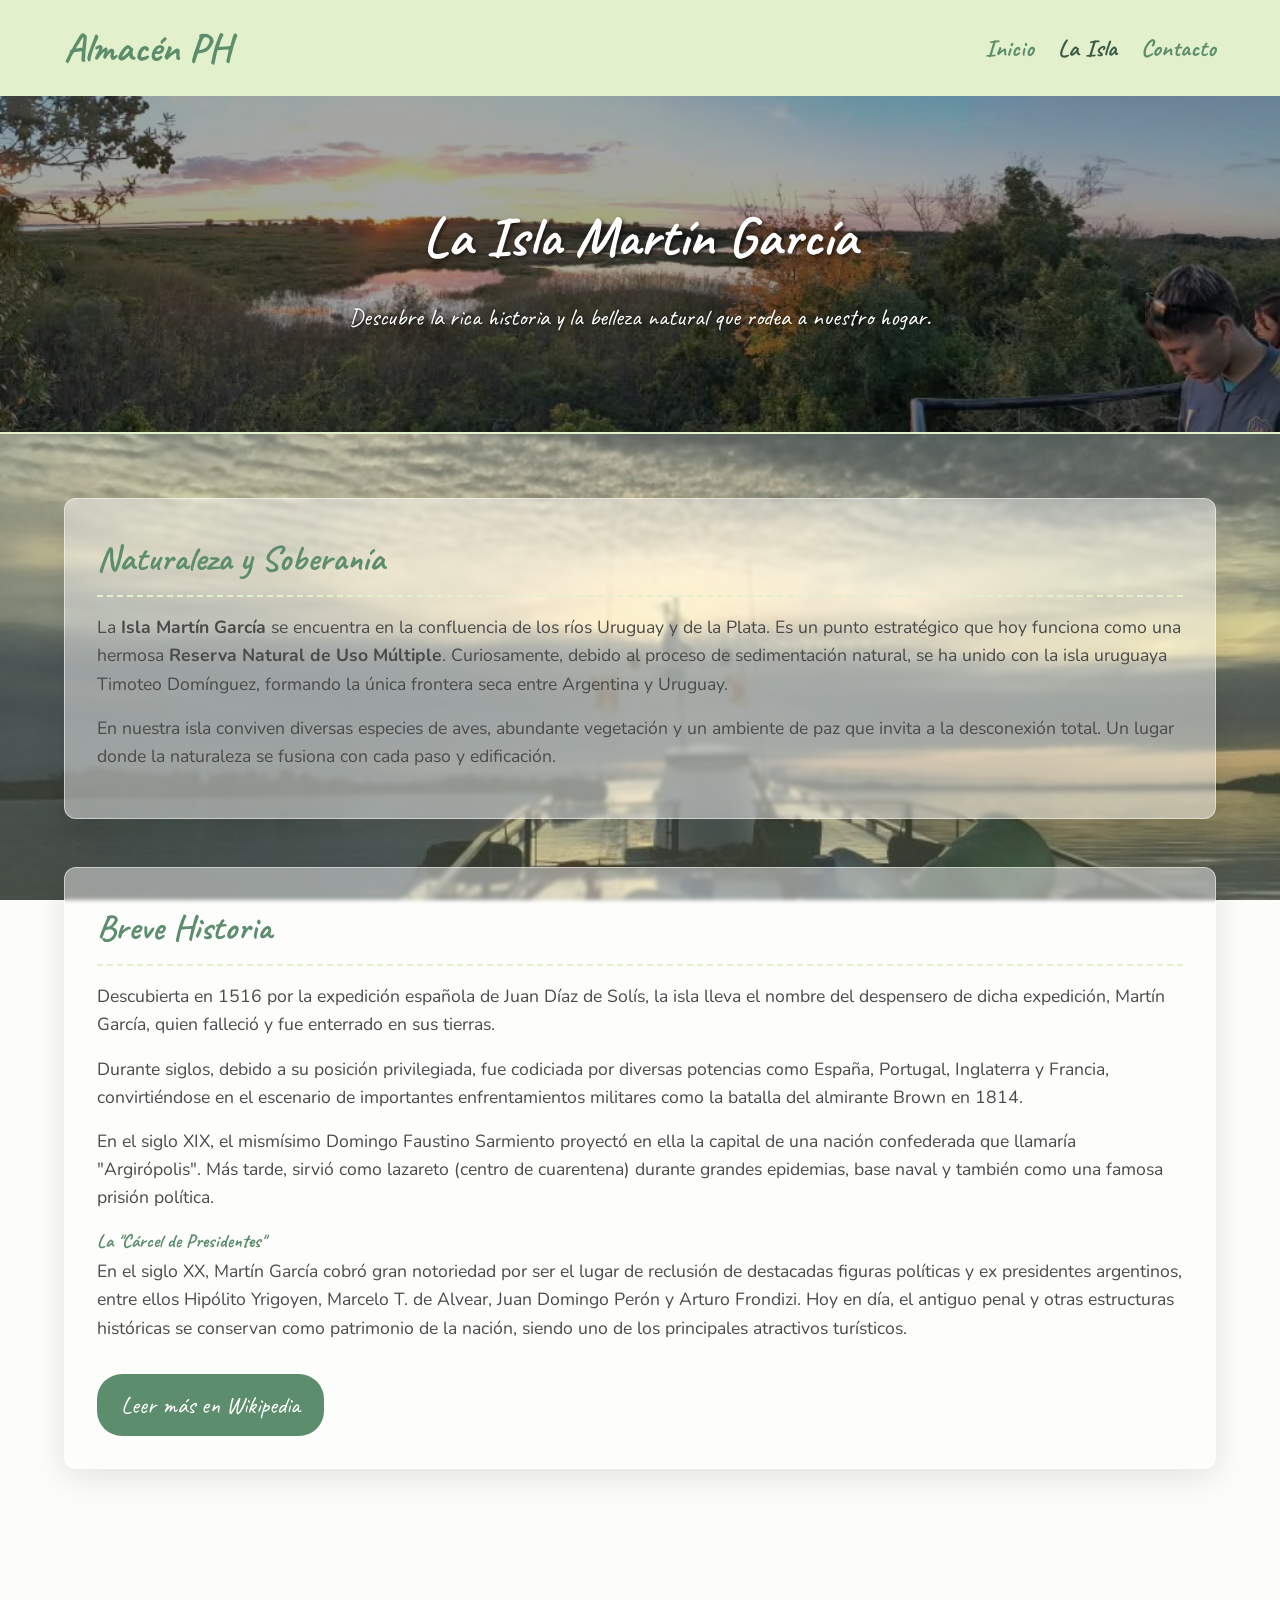
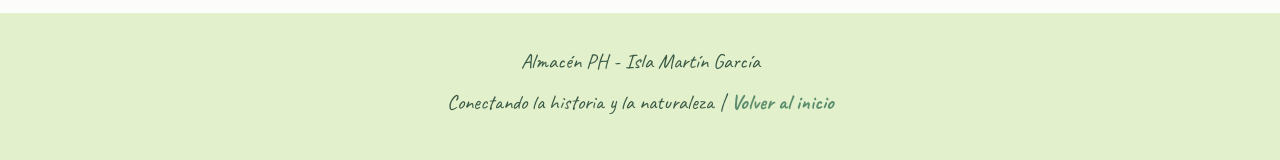
==== historia.html @ 72624255 "primer commit" ====
<!DOCTYPE html>
<html lang="es">
<head>
    <meta charset="UTF-8">
    <meta name="viewport" content="width=device-width, initial-scale=1.0">
    <title>Historia - Isla Martín García</title>
    <link rel="stylesheet" href="styles.css">
</head>
<body>
    <header>
        <h1><a href="index.html">Almacén PH</a></h1>
        <nav>
            <ul>
                <li><a href="index.html">Inicio</a></li>
                <li><a href="historia.html" style="color: #3b5a46;">La Isla</a></li>
                <li><a href="index.html#contacto">Contacto</a></li>
            </ul>
        </nav>
    </header>

    <section class="hero">
        <h2>La Isla Martín García</h2>
        <p class="cursive-text">Descubre la rica historia y la belleza natural que rodea a nuestro hogar.</p>
    </section>

    <main class="historia-main-container">
        <section class="content-section">
            <h2>Naturaleza y Soberanía</h2>
            <p>La <strong>Isla Martín García</strong> se encuentra en la confluencia de los ríos Uruguay y de la Plata. Es un punto estratégico que hoy funciona como una hermosa <strong>Reserva Natural de Uso Múltiple</strong>. Curiosamente, debido al proceso de sedimentación natural, se ha unido con la isla uruguaya Timoteo Domínguez, formando la única frontera seca entre Argentina y Uruguay.</p>
            <p>En nuestra isla conviven diversas especies de aves, abundante vegetación y un ambiente de paz que invita a la desconexión total. Un lugar donde la naturaleza se fusiona con cada paso y edificación.</p>
        </section>

        <section class="content-section">
            <h2>Breve Historia</h2>
            <p>Descubierta en 1516 por la expedición española de Juan Díaz de Solís, la isla lleva el nombre del despensero de dicha expedición, Martín García, quien falleció y fue enterrado en sus tierras.</p>
            <p>Durante siglos, debido a su posición privilegiada, fue codiciada por diversas potencias como España, Portugal, Inglaterra y Francia, convirtiéndose en el escenario de importantes enfrentamientos militares como la batalla del almirante Brown en 1814.</p>
            <p>En el siglo XIX, el mismísimo Domingo Faustino Sarmiento proyectó en ella la capital de una nación confederada que llamaría "Argirópolis". Más tarde, sirvió como lazareto (centro de cuarentena) durante grandes epidemias, base naval y también como una famosa prisión política.</p>
            
            <h3>La "Cárcel de Presidentes"</h3>
            <p>En el siglo XX, Martín García cobró gran notoriedad por ser el lugar de reclusión de destacadas figuras políticas y ex presidentes argentinos, entre ellos Hipólito Yrigoyen, Marcelo T. de Alvear, Juan Domingo Perón y Arturo Frondizi. Hoy en día, el antiguo penal y otras estructuras históricas se conservan como patrimonio de la nación, siendo uno de los principales atractivos turísticos.</p>

            <a href="https://es.wikipedia.org/wiki/Isla_Mart%C3%ADn_Garc%C3%ADa" target="_blank" class="btn">Leer más en Wikipedia</a>
        </section>
    </main>

    <footer>
        <p>Almacén PH - Isla Martín García</p>
        <p>Conectando la historia y la naturaleza | <a href="index.html">Volver al inicio</a></p>
    </footer>
</body>
</html>
---- styles.css ----
@import url('https://fonts.googleapis.com/css2?family=Caveat:wght@400;700&family=Nunito:wght@300;400;700&display=swap');

* {
    margin: 0;
    padding: 0;
    box-sizing: border-box;
}

body {
    font-family: 'Nunito', sans-serif; /* Readable font for bulk text */
    background-color: #fcfdfa; /* Very light, warm white */
    color: #4a4a4a;
    line-height: 1.6;
}

h1, h2, h3, h4, .cursive-text {
    font-family: 'Caveat', cursive; /* Space-saving cursive for headings */
    color: #5c8d6d; /* Nature green */
}

header {
    background-color: #e2f0cb; /* Pastel green */
    padding: 1rem 5%;
    display: flex;
    justify-content: space-between;
    align-items: center;
    box-shadow: 0 2px 5px rgba(0,0,0,0.05);
}

header h1 {
    font-size: 2.5rem;
    margin: 0;
}

header a {
    text-decoration: none;
    color: #5c8d6d;
}

nav ul {
    list-style: none;
    display: flex;
    gap: 1.5rem;
}

nav ul li a {
    text-decoration: none;
    color: #5c8d6d;
    font-weight: 700;
    font-family: 'Caveat', cursive;
    font-size: 1.5rem;
    transition: color 0.3s;
}

nav ul li a:hover {
    color: #3b5a46;
}

.hero {
    position: relative;
    background-image: linear-gradient(rgba(0, 0, 0, 0.35), rgba(0, 0, 0, 0.35)), url('img/banner-humedal.jpg');
    background-size: cover;
    background-position: center;
    padding: 6rem 5%;
    text-align: center;
    border-bottom: 2px solid #e2f0cb;
}

.hero h2 {
    font-size: 3.5rem;
    margin-bottom: 1rem;
    color: #ffffff;
    text-shadow: 2px 2px 4px rgba(0, 0, 0, 0.6);
}

.hero p {
    font-size: 1.5rem;
    max-width: 800px;
    margin: 0 auto;
    color: #ffffff;
    text-shadow: 1px 1px 3px rgba(0, 0, 0, 0.6);
}

main {
    padding: 3rem 5%;
    max-width: 1200px;
    margin: 0 auto;
}

main.historia-main-container {
    max-width: 100%;
    padding: 4rem 5%;
    /* Filtro de color suave */
    background-image: linear-gradient(rgba(243, 249, 236, 0.2), rgba(226, 240, 203, 0.2)), url('img/lancha.jpg');
    background-size: cover; /* Vuelve a darle zoom para que llene el espacio */
    background-position: center;
    background-attachment: fixed;
}

main.historia-main-container .content-section {
    max-width: 1200px;
    margin: 0 auto 3rem auto;
    background: rgba(255, 255, 255, 0.45); /* Cuadros mucho más transparentes */
    backdrop-filter: blur(2px); /* Menos desenfoque para ver la panadería nítida */
    -webkit-backdrop-filter: blur(2px);
    box-shadow: 0 8px 32px rgba(0, 0, 0, 0.1);
    border: 1px solid rgba(255, 255, 255, 0.5);
}

.content-section {
    margin-bottom: 3rem;
    background: #ffffff;
    padding: 2rem;
    border-radius: 12px;
    box-shadow: 0 4px 10px rgba(0,0,0,0.03);
}

.content-section h2 {
    font-size: 2.2rem;
    margin-bottom: 1rem;
    border-bottom: 2px dashed #e2f0cb;
    padding-bottom: 0.5rem;
}

.content-section p, .content-section ul {
    margin-bottom: 1rem;
    font-size: 1.1rem;
}

.content-section ul {
    padding-left: 2rem;
}

.content-section li {
    margin-bottom: 0.5rem;
}

.btn {
    display: inline-block;
    background-color: #5c8d6d;
    color: white;
    padding: 0.75rem 1.5rem;
    border-radius: 25px;
    text-decoration: none;
    font-family: 'Caveat', cursive;
    font-size: 1.5rem;
    transition: background-color 0.3s;
    margin-top: 1rem;
}

.btn:hover {
    background-color: #3b5a46;
}

footer {
    background-color: #e2f0cb;
    text-align: center;
    padding: 2rem 5%;
    margin-top: 2rem;
}

footer p {
    margin-bottom: 0.5rem;
    font-family: 'Caveat', cursive;
    font-size: 1.3rem;
    color: #3b5a46;
}

footer a {
    color: #5c8d6d;
    font-weight: bold;
    text-decoration: none;
}

footer a:hover {
    text-decoration: underline;
}

.map-container {
    margin-top: 1.5rem;
    border-radius: 10px;
    overflow: hidden;
}

/* Responsive */
@media (max-width: 768px) {
    header {
        flex-direction: column;
        text-align: center;
    }
    nav ul {
        margin-top: 1rem;
        flex-wrap: wrap;
        justify-content: center;
    }
    .hero h2 {
        font-size: 2.5rem;
    }
}
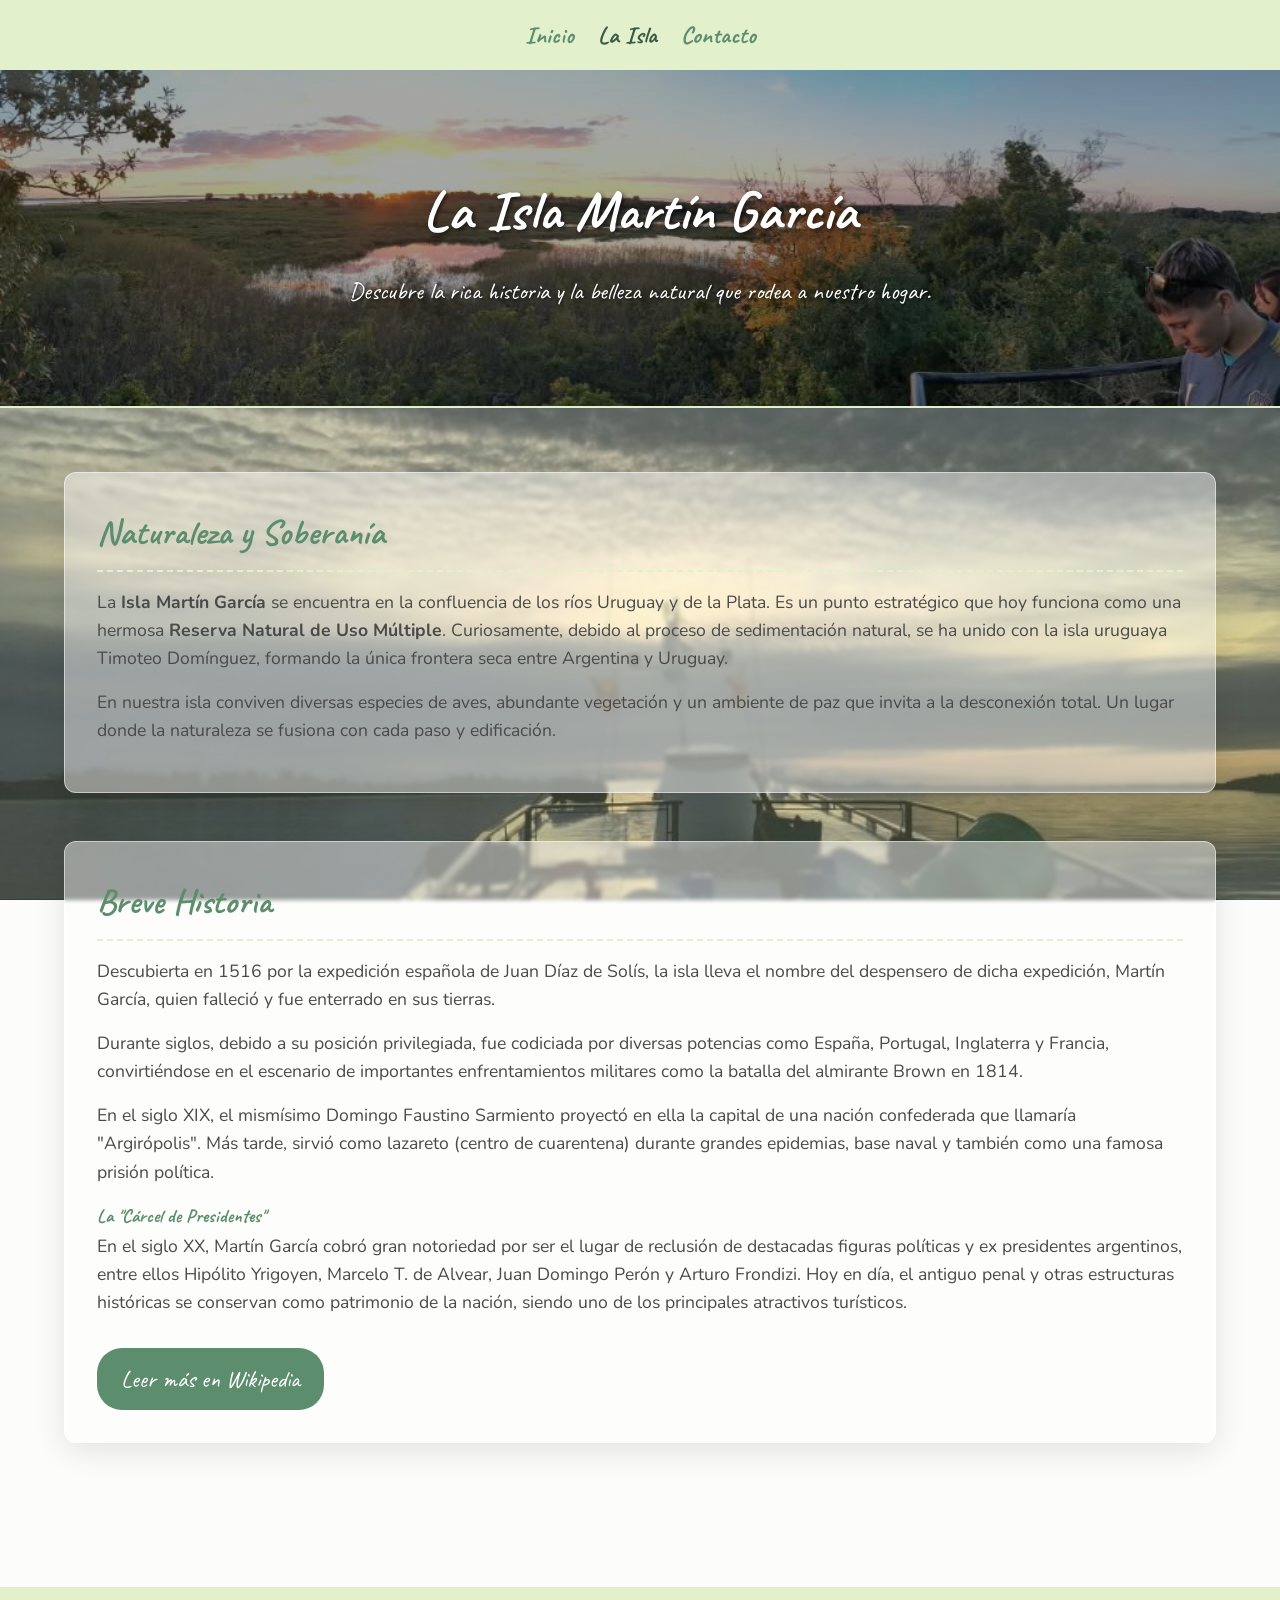
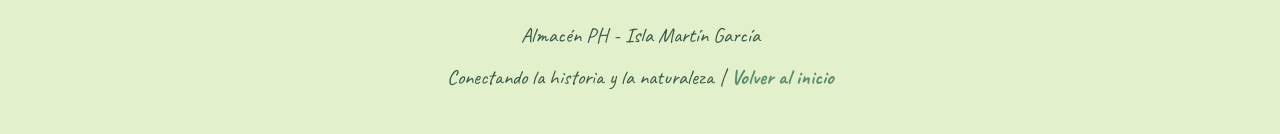
==== commit ef82ce52: "Quitar titulo de la barra de navegacion" ====
--- a/historia.html
+++ b/historia.html
@@ -8,7 +8,6 @@
 </head>
 <body>
     <header>
-        <h1><a href="index.html">Almacén PH</a></h1>
         <nav>
             <ul>
                 <li><a href="index.html">Inicio</a></li>
--- a/styles.css
+++ b/styles.css
@@ -22,7 +22,7 @@
     background-color: #e2f0cb; /* Pastel green */
     padding: 1rem 5%;
     display: flex;
-    justify-content: space-between;
+    justify-content: center;
     align-items: center;
     box-shadow: 0 2px 5px rgba(0,0,0,0.05);
 }
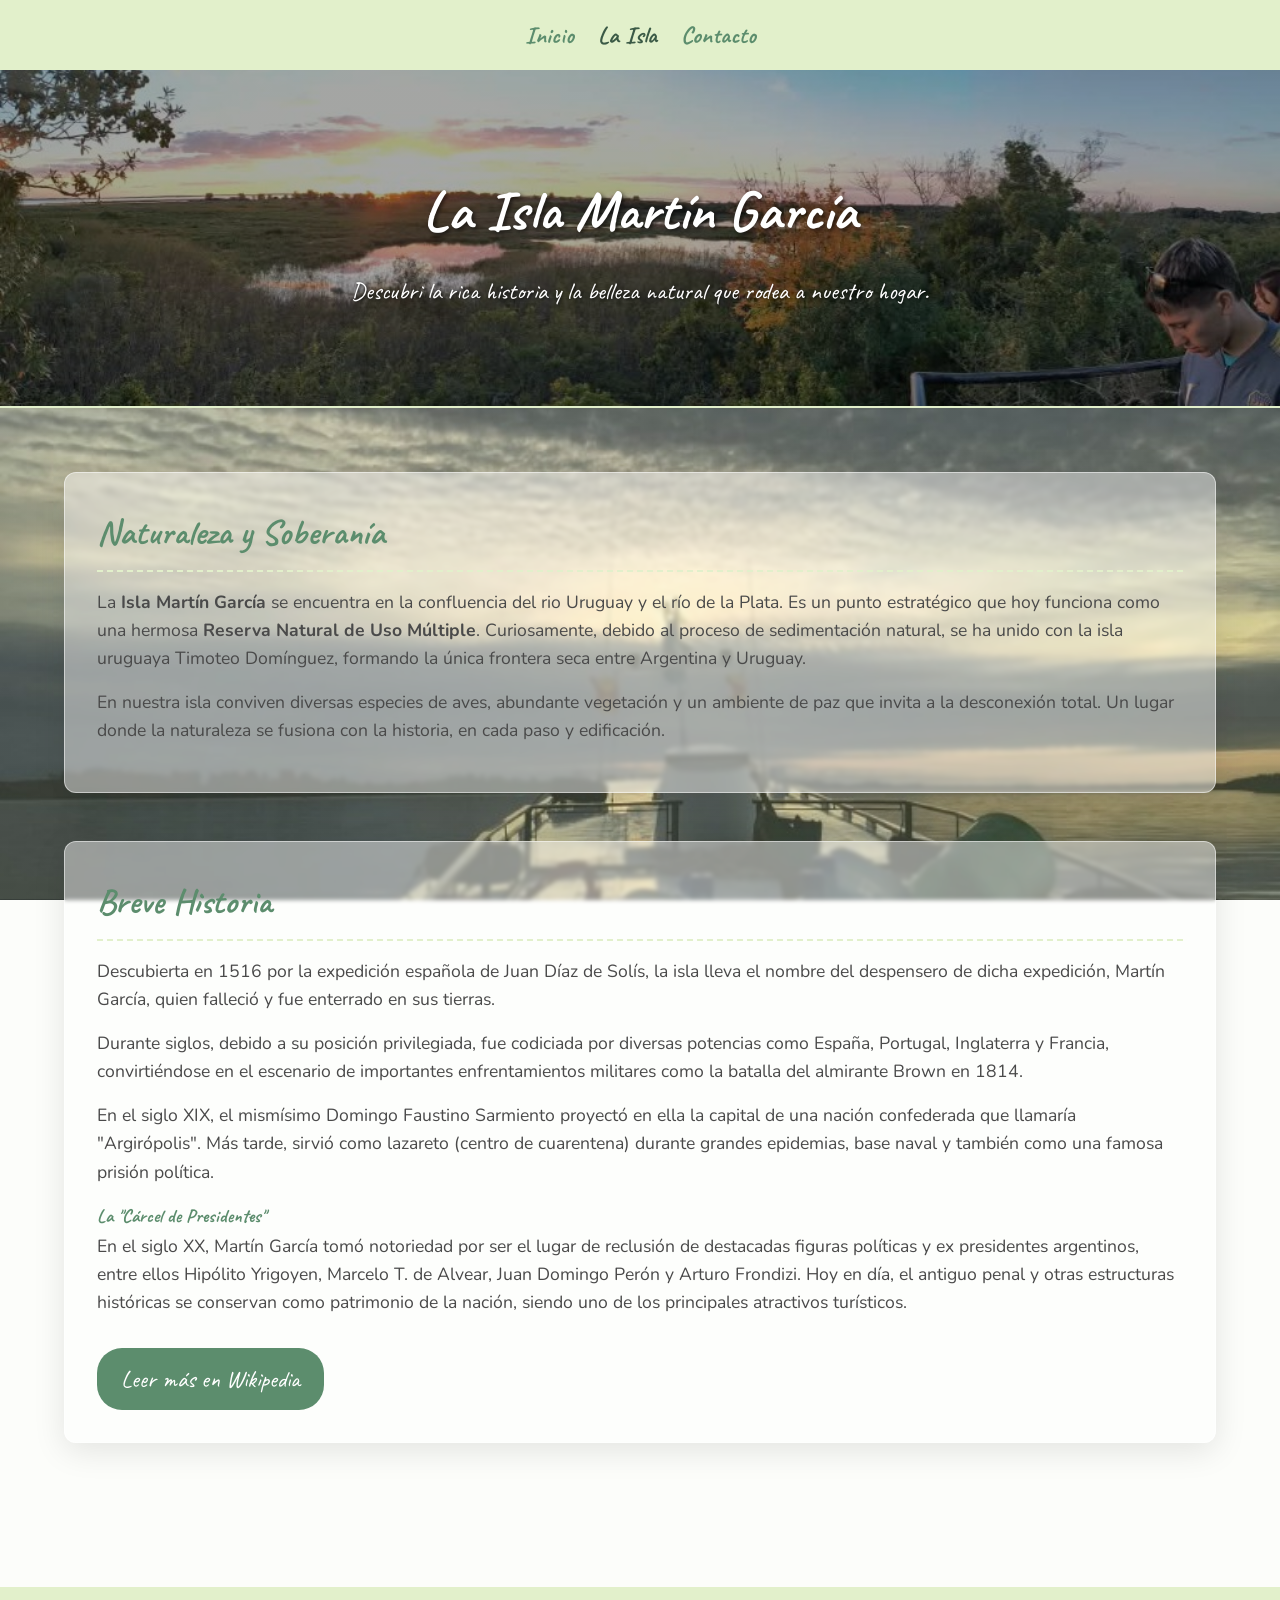
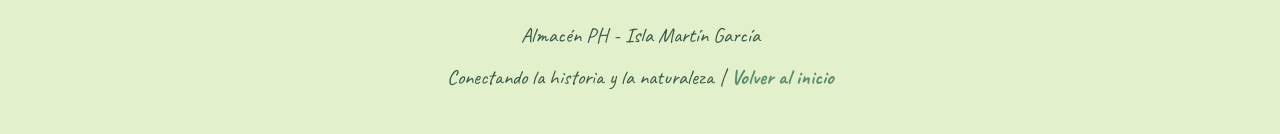
==== commit 58da6314: "commit_1" ====
--- a/historia.html
+++ b/historia.html
@@ -19,14 +19,14 @@
 
     <section class="hero">
         <h2>La Isla Martín García</h2>
-        <p class="cursive-text">Descubre la rica historia y la belleza natural que rodea a nuestro hogar.</p>
+        <p class="cursive-text">Descubri la rica historia y la belleza natural que rodea a nuestro hogar.</p>
     </section>
 
     <main class="historia-main-container">
         <section class="content-section">
             <h2>Naturaleza y Soberanía</h2>
-            <p>La <strong>Isla Martín García</strong> se encuentra en la confluencia de los ríos Uruguay y de la Plata. Es un punto estratégico que hoy funciona como una hermosa <strong>Reserva Natural de Uso Múltiple</strong>. Curiosamente, debido al proceso de sedimentación natural, se ha unido con la isla uruguaya Timoteo Domínguez, formando la única frontera seca entre Argentina y Uruguay.</p>
-            <p>En nuestra isla conviven diversas especies de aves, abundante vegetación y un ambiente de paz que invita a la desconexión total. Un lugar donde la naturaleza se fusiona con cada paso y edificación.</p>
+            <p>La <strong>Isla Martín García</strong> se encuentra en la confluencia del rio Uruguay y el río de la Plata. Es un punto estratégico que hoy funciona como una hermosa <strong>Reserva Natural de Uso Múltiple</strong>. Curiosamente, debido al proceso de sedimentación natural, se ha unido con la isla uruguaya Timoteo Domínguez, formando la única frontera seca entre Argentina y Uruguay.</p>
+            <p>En nuestra isla conviven diversas especies de aves, abundante vegetación y un ambiente de paz que invita a la desconexión total. Un lugar donde la naturaleza se fusiona con la historia, en cada paso y edificación.</p>
         </section>
 
         <section class="content-section">
@@ -36,7 +36,7 @@
             <p>En el siglo XIX, el mismísimo Domingo Faustino Sarmiento proyectó en ella la capital de una nación confederada que llamaría "Argirópolis". Más tarde, sirvió como lazareto (centro de cuarentena) durante grandes epidemias, base naval y también como una famosa prisión política.</p>
             
             <h3>La "Cárcel de Presidentes"</h3>
-            <p>En el siglo XX, Martín García cobró gran notoriedad por ser el lugar de reclusión de destacadas figuras políticas y ex presidentes argentinos, entre ellos Hipólito Yrigoyen, Marcelo T. de Alvear, Juan Domingo Perón y Arturo Frondizi. Hoy en día, el antiguo penal y otras estructuras históricas se conservan como patrimonio de la nación, siendo uno de los principales atractivos turísticos.</p>
+            <p>En el siglo XX, Martín García tomó notoriedad por ser el lugar de reclusión de destacadas figuras políticas y ex presidentes argentinos, entre ellos Hipólito Yrigoyen, Marcelo T. de Alvear, Juan Domingo Perón y Arturo Frondizi. Hoy en día, el antiguo penal y otras estructuras históricas se conservan como patrimonio de la nación, siendo uno de los principales atractivos turísticos.</p>
 
             <a href="https://es.wikipedia.org/wiki/Isla_Mart%C3%ADn_Garc%C3%ADa" target="_blank" class="btn">Leer más en Wikipedia</a>
         </section>
